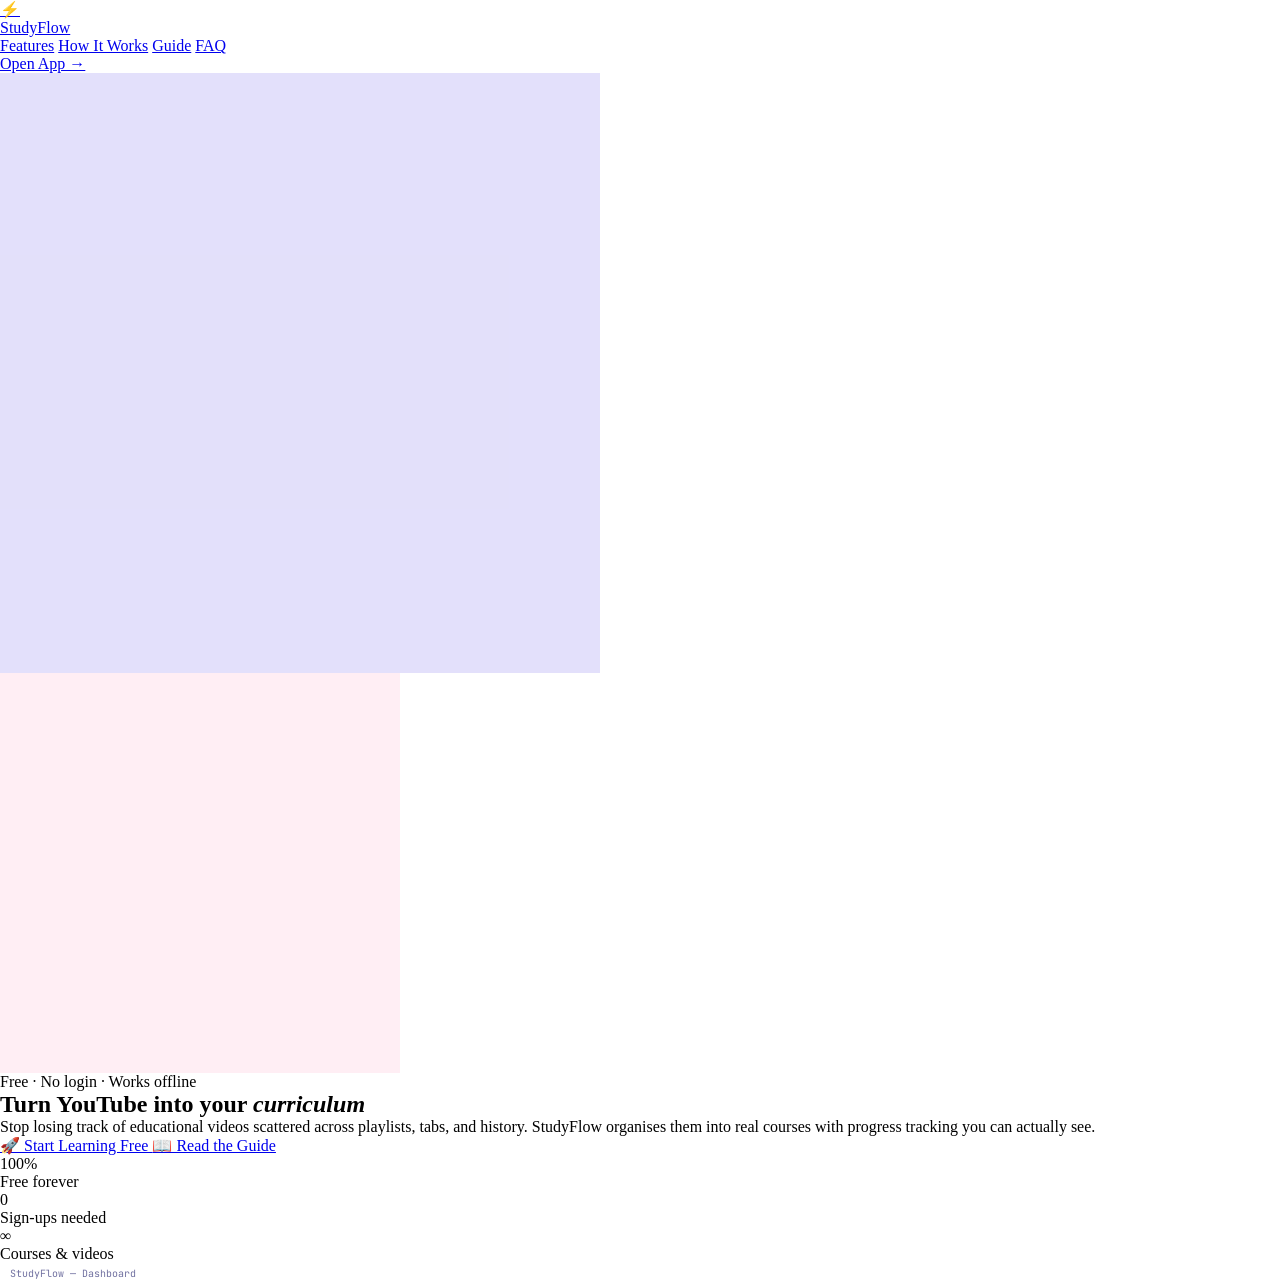
==== index.html @ a01129bc "Add initial HTML structure for StudyForge" ====
<!DOCTYPE html>
<html lang="en">
<head>
    <meta charset="UTF-8">
    <meta name="viewport" content="width=device-width, initial-scale=1.0">
    <title>StudyForge</title>
    <link href="https://fonts.googleapis.com/css2?family=Playfair+Display:ital,wght@0,700;0,900;1,700&family=Epilogue:wght@300;400;500;600&family=JetBrains+Mono:wght@400;500&display=swap" rel="stylesheet"/>
            <style>
*{box-sizing:border-box;margin:0;padding:0}
:root{
  --bg:#07070e;
  --bg2:#0d0d1a;
  --surface:#111120;
  --surface2:#181830;
  --border:#ffffff0f;
  --border2:#ffffff18;
  --accent:#6c5ce7;
  --accent2:#a29bfe;
  --rose:#fd79a8;
  --teal:#00cec9;
  --amber:#fdcb6e;
  --green:#55efc4;
  --text:#eeeef5;
  --muted:#7070a0;
  --subtle:#1e1e38;
  --mono:'JetBrains Mono',monospace;
}
html {
    scroll-behavior: smooth;
}

    </Style>
</head>
<body>
<!-- cursor -->
<div id="cursor"></div>
<div id="cursor-ring"></div>

<!-- NAV -->
<nav id="navbar">
  <div class="container">
    <div class="nav-inner">
      <a href="#" class="logo">
        <div class="logo-icon">⚡</div>
        <span class="logo-text">StudyFlow</span>
      </a>
      <div class="nav-links">
        <a href="#features">Features</a>
        <a href="#how-it-works">How It Works</a>
        <a href="#guide">Guide</a>
        <a href="#faq">FAQ</a>
      </div>
      <a href="youtube-study-tracker.html" class="btn-nav">
        Open App →
      </a>
    </div>
  </div>
</nav>

<!-- HERO -->
<section class="hero">
  <div class="orb" style="width:600px;height:600px;background:#6c5ce730;top:-200px;right:-200px;animation-duration:15s"></div>
  <div class="orb" style="width:400px;height:400px;background:#fd79a820;bottom:-100px;left:-100px;animation-duration:10s;animation-delay:-5s"></div>
  <div class="container">
    <div class="hero-grid">
      <!-- left -->
      <div>
        <div class="hero-eyebrow">
          <span class="eyebrow-dot"></span>
          Free · No login · Works offline
        </div>
        <h1>Turn YouTube into your <em>curriculum</em></h1>
        <p class="hero-sub">
          Stop losing track of educational videos scattered across playlists, tabs, and history. 
          StudyFlow organises them into real courses with progress tracking you can actually see.
        </p>
        <div class="hero-ctas">
          <a href="youtube-study-tracker.html" class="btn-primary">
            🚀 Start Learning Free
          </a>
          <a href="#guide" class="btn-secondary">
            📖 Read the Guide
          </a>
        </div>
        <div class="hero-stats">
          <div>
            <div class="hero-stat-val">100%</div>
            <div class="hero-stat-lbl">Free forever</div>
          </div>
          <div style="width:1px;background:var(--border)"></div>
          <div>
            <div class="hero-stat-val">0</div>
            <div class="hero-stat-lbl">Sign-ups needed</div>
          </div>
          <div style="width:1px;background:var(--border)"></div>
          <div>
            <div class="hero-stat-val">∞</div>
            <div class="hero-stat-lbl">Courses & videos</div>
          </div>
        </div>
      </div>
      <!-- right -->
       <div class="mock-window">
        <div class="mock-titlebar">
            <div class="mock-dot" style="background:#ff5f57"></div>
          <div class="mock-dot" style="background:#febc2e"></div>
          <div class="mock-dot" style="background:#28c840"></div>
   <span style="font-size:10px;color:var(--muted);margin-left:10px;font-family:var(--mono)">StudyFlow — Dashboard</span>
        </div>
        <div class="mock-body">
            <div class="mock-sidebar"></div>
        </div>
       </div>
</section>
</body>
</html>
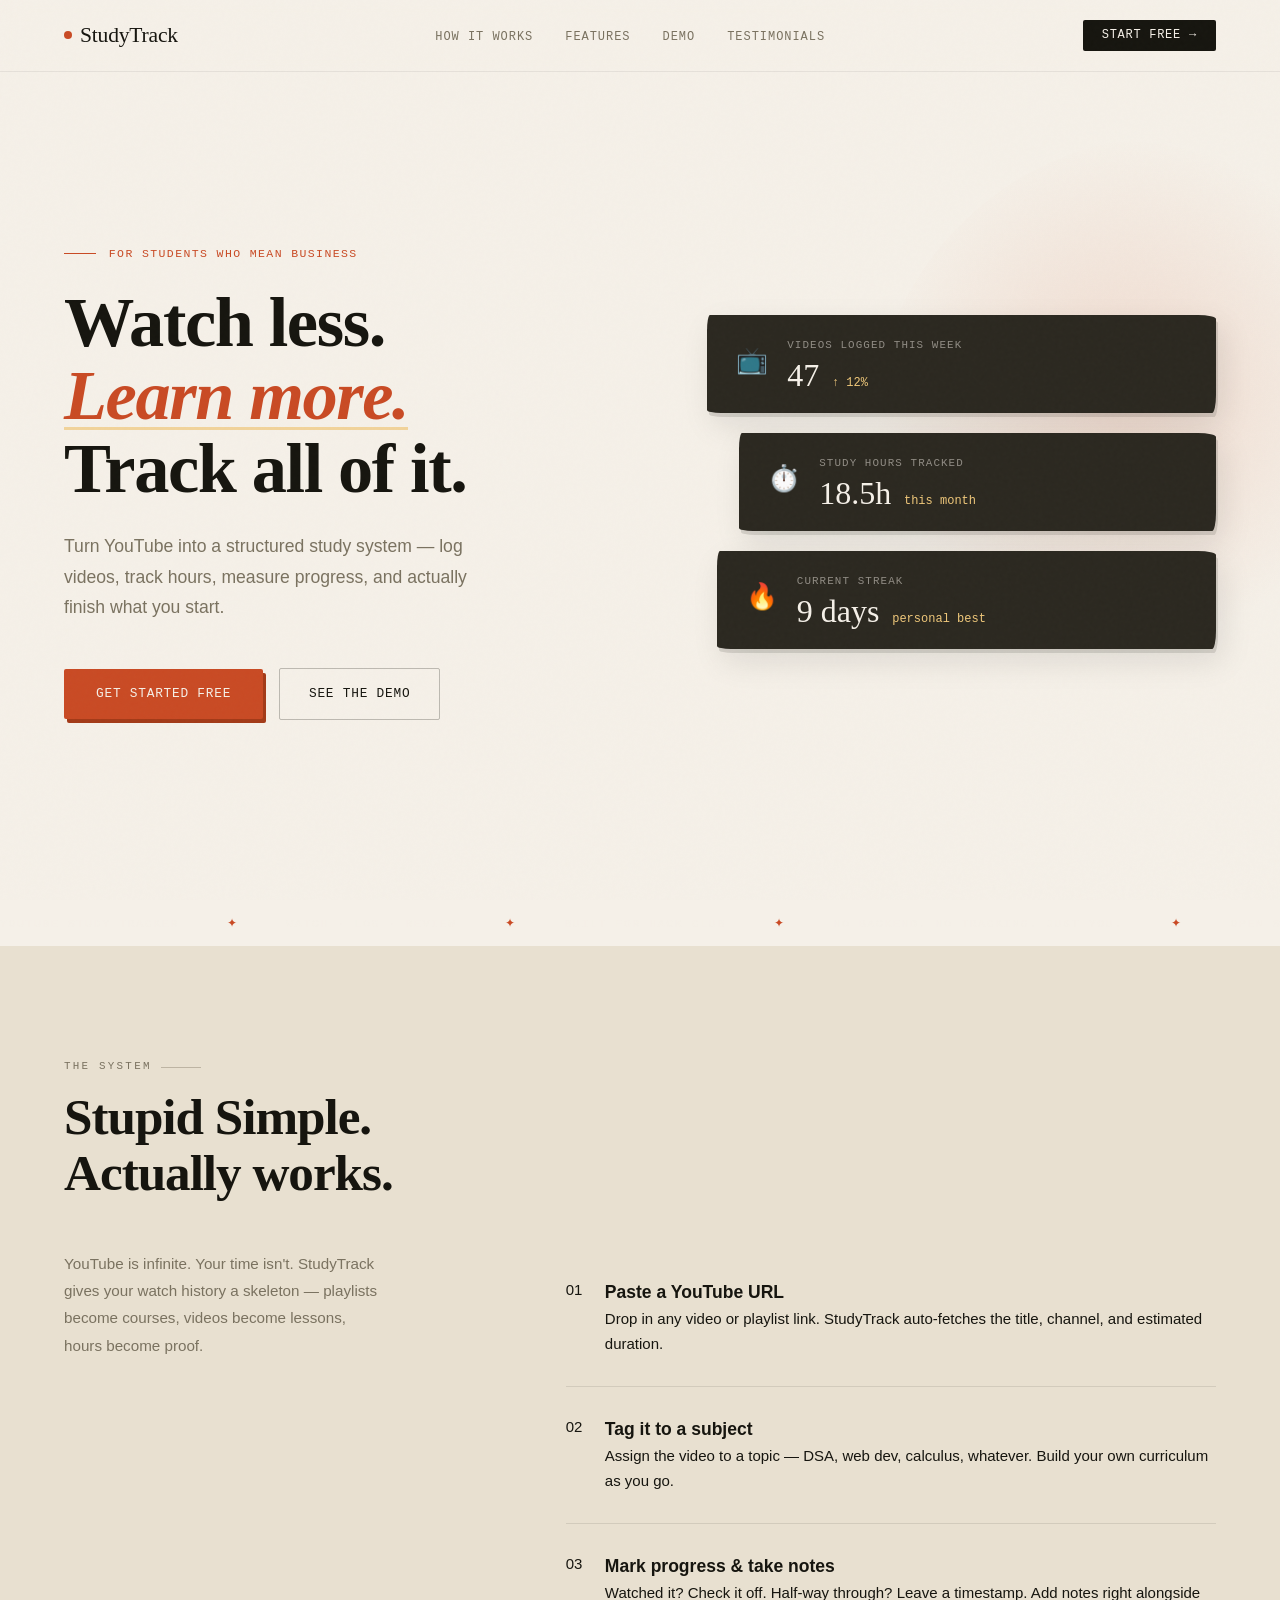
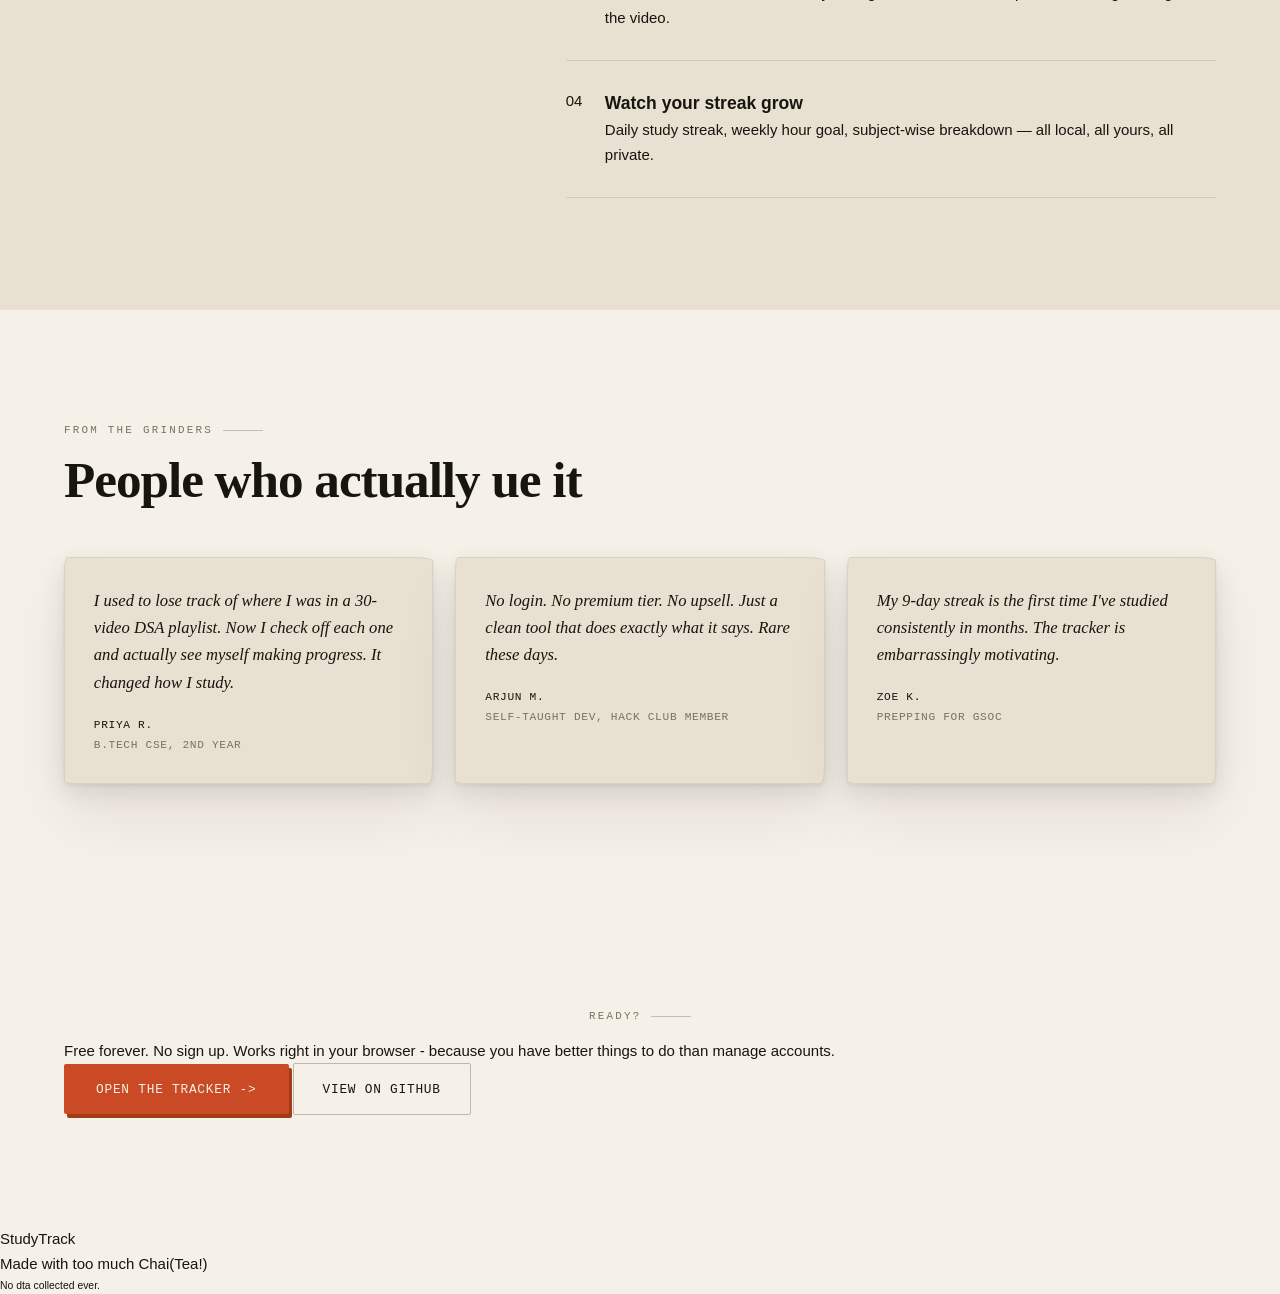
==== commit 43d34c3c: "Refactor index.html for StudyTrack branding and layout" ====
--- a/index.html
+++ b/index.html
@@ -1,116 +1,183 @@
+
 <!DOCTYPE html>
 <html lang="en">
 <head>
-    <meta charset="UTF-8">
-    <meta name="viewport" content="width=device-width, initial-scale=1.0">
-    <title>StudyForge</title>
-    <link href="https://fonts.googleapis.com/css2?family=Playfair+Display:ital,wght@0,700;0,900;1,700&family=Epilogue:wght@300;400;500;600&family=JetBrains+Mono:wght@400;500&display=swap" rel="stylesheet"/>
-            <style>
-*{box-sizing:border-box;margin:0;padding:0}
-:root{
-  --bg:#07070e;
-  --bg2:#0d0d1a;
-  --surface:#111120;
-  --surface2:#181830;
-  --border:#ffffff0f;
-  --border2:#ffffff18;
-  --accent:#6c5ce7;
-  --accent2:#a29bfe;
-  --rose:#fd79a8;
-  --teal:#00cec9;
-  --amber:#fdcb6e;
-  --green:#55efc4;
-  --text:#eeeef5;
-  --muted:#7070a0;
-  --subtle:#1e1e38;
-  --mono:'JetBrains Mono',monospace;
-}
-html {
-    scroll-behavior: smooth;
-}
-
-    </Style>
+<meta charset="UTF-8"/>
+<meta name="viewport" content="width=device-width,initial-scale=1.0"/>
+<title>StudyFlow — Turn YouTube Into a Curriculum</title>
+<link href="https://fonts.googleapis.com/css2?family=Playfair+Display:ital,wght@0,700;0,900;1,700&family=Epilogue:wght@300;400;500;600&family=JetBrains+Mono:wght@400;500&display=swap" rel="stylesheet"/>
+<link rel="stylesheet" href="style.css">
 </head>
 <body>
-<!-- cursor -->
-<div id="cursor"></div>
-<div id="cursor-ring"></div>
-
+ 
 <!-- NAV -->
-<nav id="navbar">
-  <div class="container">
-    <div class="nav-inner">
-      <a href="#" class="logo">
-        <div class="logo-icon">⚡</div>
-        <span class="logo-text">StudyFlow</span>
-      </a>
-      <div class="nav-links">
-        <a href="#features">Features</a>
-        <a href="#how-it-works">How It Works</a>
-        <a href="#guide">Guide</a>
-        <a href="#faq">FAQ</a>
-      </div>
-      <a href="youtube-study-tracker.html" class="btn-nav">
-        Open App →
-      </a>
-    </div>
-  </div>
+<nav>
+  <a class="nav-logo" href="#"><span class="dot"></span> StudyTrack</a>
+  <ul class="nav-links">
+    <li><a href="#how">How It Works</a></li>
+    <li><a href="#features">Features</a></li>
+    <li><a href="#demo">Demo</a></li>
+    <li><a href="#love">Testimonials</a></li>
+  </ul>
+  <button class="nav-cta">Start Free →</button>
 </nav>
 
 <!-- HERO -->
 <section class="hero">
-  <div class="orb" style="width:600px;height:600px;background:#6c5ce730;top:-200px;right:-200px;animation-duration:15s"></div>
-  <div class="orb" style="width:400px;height:400px;background:#fd79a820;bottom:-100px;left:-100px;animation-duration:10s;animation-delay:-5s"></div>
-  <div class="container">
-    <div class="hero-grid">
-      <!-- left -->
+  <div class="hero-text">
+    <p class="hero-eyebrow">For students who mean business</p>
+    <h1>Watch less.<br><em>Learn more.</em><br>Track all of it.</h1>
+    <p class="hero-sub">
+      Turn YouTube into a structured study system — log videos, track hours, measure progress, and actually finish what you start.
+    </p>
+    <div class="hero-actions">
+      <a href="#" class="btn-primary">Get Started Free</a>
+      <a href="#demo" class="btn-ghost">See the Demo</a>
+    </div>
+  </div>
+
+  <div class="hero-widget">
+    <div class="stat-card">
+      <div class="stat-icon">📺</div>
       <div>
-        <div class="hero-eyebrow">
-          <span class="eyebrow-dot"></span>
-          Free · No login · Works offline
-        </div>
-        <h1>Turn YouTube into your <em>curriculum</em></h1>
-        <p class="hero-sub">
-          Stop losing track of educational videos scattered across playlists, tabs, and history. 
-          StudyFlow organises them into real courses with progress tracking you can actually see.
-        </p>
-        <div class="hero-ctas">
-          <a href="youtube-study-tracker.html" class="btn-primary">
-            🚀 Start Learning Free
-          </a>
-          <a href="#guide" class="btn-secondary">
-            📖 Read the Guide
-          </a>
-        </div>
-        <div class="hero-stats">
-          <div>
-            <div class="hero-stat-val">100%</div>
-            <div class="hero-stat-lbl">Free forever</div>
-          </div>
-          <div style="width:1px;background:var(--border)"></div>
-          <div>
-            <div class="hero-stat-val">0</div>
-            <div class="hero-stat-lbl">Sign-ups needed</div>
-          </div>
-          <div style="width:1px;background:var(--border)"></div>
-          <div>
-            <div class="hero-stat-val">∞</div>
-            <div class="hero-stat-lbl">Courses & videos</div>
-          </div>
+        <div class="stat-label">Videos logged this week</div>
+        <div class="stat-val">47 <span>↑ 12%</span></div>
+      </div>
+    </div>
+    <div class="stat-card">
+      <div class="stat-icon">⏱️</div>
+      <div>
+        <div class="stat-label">Study hours tracked</div>
+        <div class="stat-val">18.5h <span>this month</span></div>
+      </div>
+    </div>
+    <div class="stat-card">
+      <div class="stat-icon">🔥</div>
+      <div>
+        <div class="stat-label">Current streak</div>
+        <div class="stat-val">9 days <span>personal best</span></div>
+      </div>
+    </div>
+  </div>
+</section>
+
+<!-- MARQUEE -->
+<div class="marquee-wrap">
+  <div class="marquee-track">
+    <span>YouTube Study Tracker</span>
+    <span class="accent">✦</span>
+    <span>Watch · Log · Review</span>
+    <span class="accent">✦</span>
+    <span>Built for Hack Club</span>
+    <span class="accent">✦</span>
+    <span>No backend. No tracking. Just you.</span>
+    <span class="accent">✦</span>
+    <span>Open Source</span>
+    <span class="accent">✦</span>
+    <span>GitHub Pages Ready</span>
+    <span class="accent">✦</span>
+    <span>YouTube Study Tracker</span>
+    <span class="accent">✦</span>
+    <span>Watch · Log · Review</span>
+    <span class="accent">✦</span>
+    <span>Built for Hack Club</span>
+    <span class="accent">✦</span>
+    <span>No backend. No tracking. Just you.</span>
+    <span class="accent">✦</span>
+    <span>Open Source</span>
+    <span class="accent">✦</span>
+    <span>GitHub Pages Ready</span>
+    <span class="accent">✦</span>
+  </div>
+</div>
+
+<!-- how work -->
+<section class="how" id="how">
+  <p class="section-label">The system</p>
+  <h2>Stupid Simple. <br>Actually works.</h2>
+  <div class="how-grid">
+    <div class="how-intro">
+      <p>
+         YouTube is infinite. Your time isn't. StudyTrack gives your watch history a skeleton — playlists become courses, videos become lessons, hours become proof.
+      </p>
+    </div>
+    <div class="steps">
+      <div class="step">
+        <div class="step-num">01</div>
+        <div class="step-body">
+          <h3>Paste a YouTube URL</h3>
+          <p>Drop in any video or playlist link. StudyTrack auto-fetches the title, channel, and estimated duration.
+          </p>
         </div>
       </div>
-      <!-- right -->
-       <div class="mock-window">
-        <div class="mock-titlebar">
-            <div class="mock-dot" style="background:#ff5f57"></div>
-          <div class="mock-dot" style="background:#febc2e"></div>
-          <div class="mock-dot" style="background:#28c840"></div>
-   <span style="font-size:10px;color:var(--muted);margin-left:10px;font-family:var(--mono)">StudyFlow — Dashboard</span>
+      <div class="step">
+        <div class="step-num">02</div>
+        <div class="step-body">
+          <h3>Tag it to a subject</h3>
+          <p>Assign the video to a topic — DSA, web dev, calculus, whatever. Build your own curriculum as you go.</p>
         </div>
-        <div class="mock-body">
-            <div class="mock-sidebar"></div>
+      </div>
+      <div class="step">
+        <div class="step-num">03</div>
+        <div class="step-body">
+          <h3>Mark progress & take notes</h3>
+          <p>Watched it? Check it off. Half-way through? Leave a timestamp. Add notes right alongside the video.</p>
         </div>
-       </div>
+      </div>
+      <div class="step">
+        <div class="step-num">04</div>
+        <div class="step-body">
+          <h3>Watch your streak grow</h3>
+          <p>Daily study streak, weekly hour goal, subject-wise breakdown — all local, all yours, all private.</p>
+        </div>
+      </div>
+    </div>
+  </div>
 </section>
+
+<!-- Testimonials -->
+<section class="testimonials" id="love">
+  <p class="section-label">From the grinders</p>
+  <h2>People who actually ue it</h2>
+  <div class="testi-grid">
+    <div class="testi-card">
+      <blockquote>
+        I used to lose track of where I was in a 30-video DSA playlist. Now I check off each one and actually see myself making progress. It changed how I study.
+      </blockquote>
+      <div class="testi-author"><strong>Priya R.</strong>B.Tech CSE, 2nd year</div>
+    </div>
+     <div class="testi-card">
+      <blockquote>No login. No premium tier. No upsell. Just a clean tool that does exactly what it says. Rare these days.</blockquote>
+      <div class="testi-author"><strong>Arjun M.</strong>Self-taught dev, Hack Club member</div>
+    </div>
+    <div class="testi-card">
+      <blockquote>My 9-day streak is the first time I've studied consistently in months. The tracker is embarrassingly motivating.</blockquote>
+      <div class="testi-author"><strong>Zoe K.</strong>Prepping for GSoC</div>
+    </div>
+  </div>
+</section>
+
+
+<!-- cta  -->
+ <section class="cta-section">
+  <p class="section-label" style="justify-content: center;">Ready?</p>
+  <p class="cta-sub">Free forever. No sign up. Works right in your browser - because you have better things to do than manage accounts.</p>
+  <div class="cta-actions">
+    <a href="" class="btn-primary"> OPen the Tracker -> </a>
+    <a href="https://github.com" class="btn-ghost">View on GitHub</a>
+  </div>
+ </section>
+
+ <!-- footer  -->
+  <footer>
+    <div class="footer-logo">StudyTrack</div>
+    <div class="footer-mono">
+      Made with too much Chai(Tea!)
+    </div>
+    <div class="footer-mono" style="font-size: .65rem;">
+      No dta collected ever.
+    </div>
+  </footer>
+  <script src="script.js"></script>
 </body>
 </html>
--- a/style.css
+++ b/style.css
@@ -0,0 +1,398 @@
+ :root {
+    --ink:      #16150f;
+    --paper:    #f5f0e8;
+    --rust:     #c94a24;
+    --rust-dim: #a33a18;
+    --fog:      #e8e0d0;
+    --muted:    #7a7260;
+    --charcoal: #2b2820;
+    --highlight:#f0c87a;
+
+    --r-blob:   60% 40% 30% 70% / 60% 30% 70% 40%;
+    --r-card:   3px 18px 4px 14px / 16px 4px 18px 3px;
+
+    --serif:    'DM Serif Display', Georgia, serif;
+    --mono:     'IBM Plex Mono', monospace;
+    --sans:     'Instrument Sans', sans-serif;
+
+    --shadow-soft:
+      0 2px 4px rgba(22,21,15,.06),
+      0 8px 24px rgba(22,21,15,.09),
+      0 32px 64px rgba(22,21,15,.07);
+    --shadow-card:
+      2px 4px 0px rgba(22,21,15,.12),
+      6px 12px 32px rgba(22,21,15,.10);
+  }
+
+  /* ── RESET ────────────────────────────────────────────────── */
+  *, *::before, *::after { box-sizing: border-box; margin: 0; padding: 0; }
+  html { scroll-behavior: smooth; }
+  body {
+    background: var(--paper);
+    color: var(--ink);
+    font-family: var(--sans);
+    font-size: clamp(15px, 1.1vw, 17px);
+    line-height: 1.65;
+    overflow-x: hidden;
+  }
+
+  /* ── GRAIN OVERLAY ───────────────────────────────────────── */
+  body::before {
+    content: '';
+    position: fixed; inset: 0;
+    background-image: url("data:image/svg+xml,%3Csvg viewBox='0 0 256 256' xmlns='http://www.w3.org/2000/svg'%3E%3Cfilter id='noise'%3E%3CfeTurbulence type='fractalNoise' baseFrequency='0.9' numOctaves='4' stitchTiles='stitch'/%3E%3C/filter%3E%3Crect width='100%25' height='100%25' filter='url(%23noise)' opacity='0.035'/%3E%3C/svg%3E");
+    pointer-events: none; z-index: 9999;
+    opacity: .55;
+  }
+
+  /* ── NAV ──────────────────────────────────────────────────── */
+  nav {
+    position: fixed; top: 0; left: 0; right: 0;
+    z-index: 100;
+    display: flex; align-items: center; justify-content: space-between;
+    padding: 1.1rem clamp(1.5rem, 5vw, 4rem);
+    background: rgba(245,240,232,.88);
+    backdrop-filter: blur(12px);
+    border-bottom: 1px solid rgba(22,21,15,.07);
+  }
+  .nav-logo {
+    font-family: var(--serif);
+    font-size: clamp(1.1rem, 2vw, 1.35rem);
+    letter-spacing: -.01em;
+    color: var(--ink);
+    text-decoration: none;
+    display: flex; align-items: center; gap: .5rem;
+  }
+  .nav-logo .dot {
+    width: 8px; height: 8px;
+    background: var(--rust);
+    border-radius: 50%;
+    display: inline-block;
+    animation: pulse 2.4s ease-in-out infinite;
+  }
+  @keyframes pulse {
+    0%,100% { transform: scale(1); opacity:1; }
+    50% { transform: scale(1.5); opacity:.7; }
+  }
+  .nav-links {
+    display: flex; gap: 2rem; list-style: none;
+  }
+  .nav-links a {
+    font-family: var(--mono);
+    font-size: .75rem;
+    letter-spacing: .08em;
+    text-transform: uppercase;
+    color: var(--muted);
+    text-decoration: none;
+    transition: color .2s;
+  }
+  .nav-links a:hover { color: var(--rust); }
+  .nav-cta {
+    font-family: var(--mono);
+    font-size: .75rem;
+    letter-spacing: .06em;
+    text-transform: uppercase;
+    background: var(--ink);
+    color: var(--paper);
+    border: none; cursor: pointer;
+    padding: .55rem 1.2rem;
+    border-radius: 2px;
+    transition: background .2s, transform .15s;
+  }
+  .nav-cta:hover { background: var(--rust); transform: translateY(-1px); }
+
+  /* ── HERO ─────────────────────────────────────────────────── */
+  .hero {
+    min-height: 100dvh;
+    padding: clamp(6rem,14vw,10rem) clamp(1.5rem, 5vw, 4rem) clamp(4rem,8vw,6rem);
+    display: grid;
+    grid-template-columns: 1fr 1fr;
+    gap: 2rem;
+    align-items: center;
+    position: relative;
+  }
+  .hero::after {
+    content: '';
+    position: absolute;
+    right: -8vw; top: 15%;
+    width: clamp(280px, 40vw, 560px);
+    aspect-ratio: 1;
+    background: radial-gradient(ellipse, rgba(201,74,36,.13) 0%, transparent 70%);
+    border-radius: var(--r-blob);
+    animation: morphBlob 12s ease-in-out infinite alternate;
+    pointer-events: none;
+  }
+  @keyframes morphBlob {
+    0%   { border-radius: 60% 40% 30% 70% / 60% 30% 70% 40%; }
+    33%  { border-radius: 40% 60% 70% 30% / 40% 70% 30% 60%; }
+    66%  { border-radius: 50% 50% 40% 60% / 30% 60% 40% 70%; }
+    100% { border-radius: 60% 40% 30% 70% / 60% 30% 70% 40%; }
+  }
+
+  .hero-text { position: relative; z-index: 2; }
+  .hero-eyebrow {
+    font-family: var(--mono);
+    font-size: .72rem;
+    letter-spacing: .12em;
+    text-transform: uppercase;
+    color: var(--rust);
+    margin-bottom: 1.4rem;
+    display: flex; align-items: center; gap: .8rem;
+  }
+  .hero-eyebrow::before {
+    content: '';
+    display: block; width: 32px; height: 1px;
+    background: var(--rust);
+  }
+
+  h1 {
+    font-family: var(--serif);
+    font-size: clamp(2.8rem, 5.5vw, 5.5rem);
+    line-height: 1.04;
+    letter-spacing: -.02em;
+    color: var(--ink);
+    margin-bottom: 1.6rem;
+  }
+  h1 em {
+    font-style: italic;
+    color: var(--rust);
+    position: relative;
+  }
+  h1 em::after {
+    content: '';
+    position: absolute;
+    left: 0; bottom: .05em;
+    width: 100%; height: 3px;
+    background: var(--highlight);
+    opacity: .7;
+  }
+
+  .hero-sub {
+    font-size: clamp(.9rem, 1.4vw, 1.1rem);
+    color: var(--muted);
+    max-width: 42ch;
+    margin-bottom: 2.8rem;
+    line-height: 1.75;
+  }
+
+  .hero-actions {
+    display: flex; gap: 1rem; flex-wrap: wrap; align-items: center;
+  }
+  .btn-primary {
+    font-family: var(--mono);
+    font-size: .8rem;
+    letter-spacing: .06em;
+    text-transform: uppercase;
+    background: var(--rust);
+    color: var(--paper);
+    border: none; cursor: pointer;
+    padding: .9rem 2rem;
+    border-radius: 2px;
+    box-shadow: 3px 4px 0 var(--rust-dim);
+    transition: transform .15s, box-shadow .15s;
+    text-decoration: none; display: inline-block;
+  }
+  .btn-primary:hover {
+    transform: translate(-2px,-2px);
+    box-shadow: 5px 6px 0 var(--rust-dim);
+  }
+  .btn-ghost {
+    font-family: var(--mono);
+    font-size: .8rem;
+    letter-spacing: .06em;
+    text-transform: uppercase;
+    background: transparent;
+    color: var(--ink);
+    border: 1.5px solid rgba(22,21,15,.25);
+    cursor: pointer;
+    padding: .9rem 1.8rem;
+    border-radius: 2px;
+    transition: border-color .2s, color .2s;
+    text-decoration: none; display: inline-block;
+  }
+  .btn-ghost:hover { border-color: var(--rust); color: var(--rust); }
+
+  /* ── HERO STATS WIDGET ──────────────────────────────────── */
+  .hero-widget {
+    position: relative; z-index: 2;
+    display: flex; flex-direction: column; gap: 1.2rem;
+    padding-left: 4vw;
+  }
+  .stat-card {
+    background: var(--charcoal);
+    color: var(--paper);
+    padding: 1.4rem 1.8rem;
+    border-radius: var(--r-card);
+    box-shadow: var(--shadow-card);
+    display: flex; gap: 1.2rem; align-items: flex-start;
+    transition: transform .25s;
+    animation: slideIn .6s ease both;
+  }
+  .stat-card:nth-child(1) { animation-delay: .1s; margin-left: 0; }
+  .stat-card:nth-child(2) { animation-delay: .22s; margin-left: 2rem; }
+  .stat-card:nth-child(3) { animation-delay: .34s; margin-left: .6rem; }
+  @keyframes slideIn {
+    from { opacity: 0; transform: translateY(18px); }
+    to   { opacity: 1; transform: translateY(0); }
+  }
+  .stat-card:hover { transform: translateY(-3px) rotate(.3deg); }
+  .stat-icon {
+    font-size: 1.6rem; flex-shrink: 0;
+    margin-top: .1rem;
+  }
+  .stat-label {
+    font-family: var(--mono);
+    font-size: .68rem;
+    letter-spacing: .1em;
+    text-transform: uppercase;
+    color: rgba(245,240,232,.5);
+    margin-bottom: .25rem;
+  }
+  .stat-val {
+    font-family: var(--serif);
+    font-size: clamp(1.4rem, 2.5vw, 2rem);
+    line-height: 1;
+  }
+  .stat-val span {
+    font-family: var(--mono);
+    font-size: .75rem;
+    color: var(--highlight);
+    margin-left: .3rem;
+  }
+
+  /* MARQUEE */
+  .marquee-wrap{
+    background: var(ink);
+    padding: .85rem 0;
+    overflow: hidden;
+    position: relative;
+  }
+  .marquee-track{
+    display: flex;
+    gap:3rem;
+    white-space: nowrap;
+    animation: marquee 22s linear infinite;
+  }
+  .marquee-track span{
+    font-family: var(--mono);
+    font-size: .72rem;
+    letter-spacing: .1rem;
+    text-transform: uppercase;
+    color: rgba(245,240,232, .5);
+    flex-shrink: 0;
+  }
+  .marquee-track .accent{
+    color: var(--rust);
+  }
+  @keyframes marquee {
+    from { transform: translateX(0); }
+    to { transform: translateX(-50%); }
+  }
+
+  /* section shell  */
+  section{
+    padding: clamp(4rem, 10vw, 7rem) clamp(1.5rem, 5vw, 4rem);
+  }
+  .section-label{
+    font-family: var(--mono);
+    font-size: .68rem;
+    letter-spacing: .14rem;
+    text-transform: uppercase;
+    color: var(--muted);
+    margin-bottom: .8rem;
+    display: flex; align-items: center; gap: .6rem;
+  }
+.section-label::after {
+    content: '';
+    display: block; height: 1px; width: 40px;
+    background: currentColor;
+    opacity: .4;
+}
+h2{
+    font-family: var(--serif);
+    font-size: clamp(2rem, 4vw, 3.6rem);
+    line-height: 1.1;
+    letter-spacing: -.02em;
+    margin-bottom: 1.5rem;
+    color: var(--ink);
+}
+
+/* how it works  */
+
+.how{
+    background: var(--fog);
+}
+    .how-grid{
+        display: grid;
+        align-items: start;
+        margin-top: 3rem;
+        gap: clamp(2rem, 5vw, 5rem);
+        grid-template-columns: 38% 1fr;
+    }
+.how-intro p{
+    color: var(--muted);
+    max-width: 38ch;
+    font-size: .95rem;
+    line-height: 1.8;
+}
+.steps {
+    display: flex; flex-direction: column; gap: 0;
+}
+.step{
+    display: flex;
+    gap: 1.4rem;
+    padding: 1.8rem 0;
+    border-bottom: 1px solid rgba(22,21,15,.1);
+    position: relative;
+    transition: padding-left .3s;
+}
+
+/* testimonials  */
+
+.testimonials{
+  background: var();
+}
+.testi-grid{
+  display: grid;
+  grid-template-columns: repeat(3, 1fr);
+  gap: 1.4rem;
+  margin-top: 3rem;
+}
+.testi-card{
+ background: var(--fog);
+ padding: 1.8rem;
+ border-radius: var(--r-card);
+ box-shadow: var(--shadow-soft);
+ border: 1px solid rgba(22,21,15,.07);
+ position: relative;
+}
+.testi-author strong{
+
+  display: block; color: var(--ink); font-weight: 500; margin-bottom: .1rem;
+}
+.testi-author {
+  font-size: .7rem;
+  letter-spacing: .06em;
+  color: var(--muted);
+  text-transform: uppercase;
+  font-family: var(--mono);
+}
+ 
+  .testi-author strong {
+    display: block;
+    color: var(--ink);
+    font-weight: 500;
+    margin-bottom: .1rem;
+  }
+.testi-card:nth-child(2) { transform: translateY(1.2rem); }
+  .testi-card blockquote {
+    font-family: var(--serif);
+    font-size: clamp(.95rem, 1.3vw, 1.1rem);
+    line-height: 1.65;
+    color: var(--ink);
+    font-style: italic;
+    margin-bottom: 1.2rem;
+  }
+
+  /* cta  */
+  
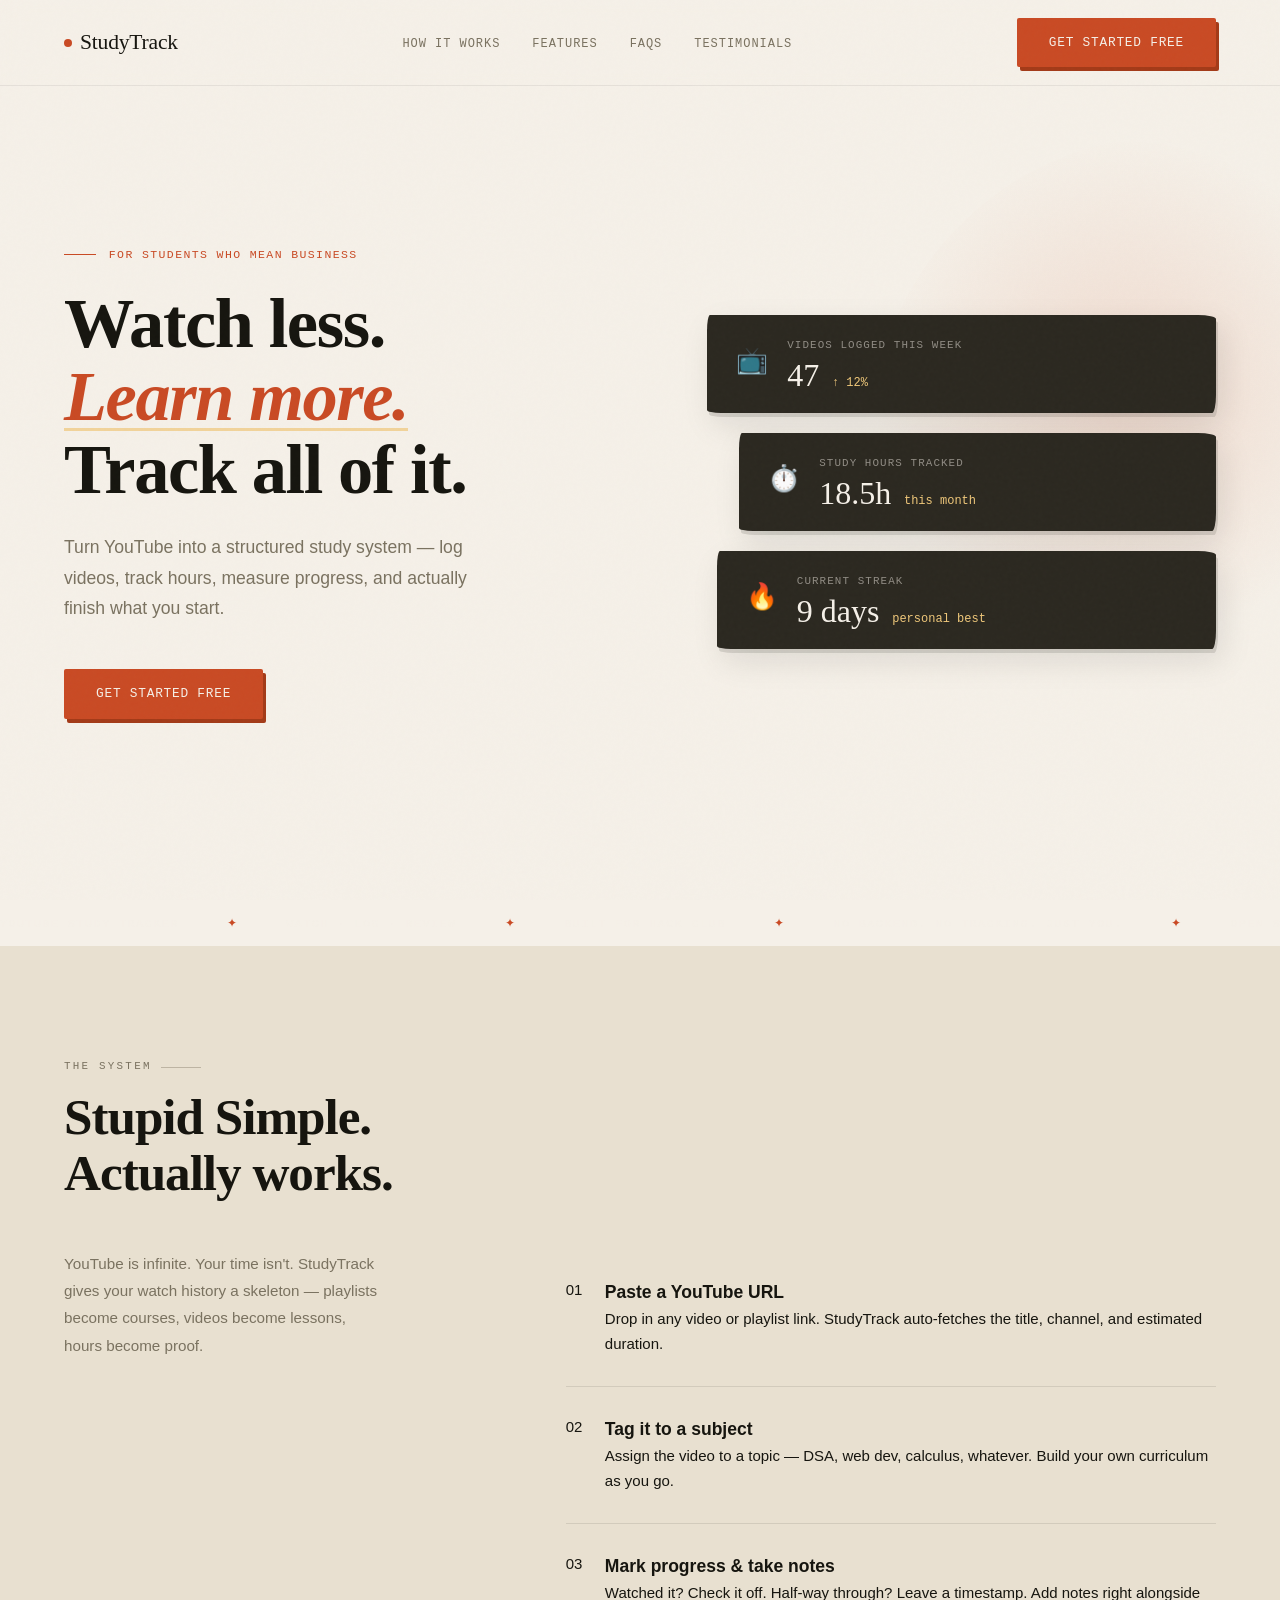
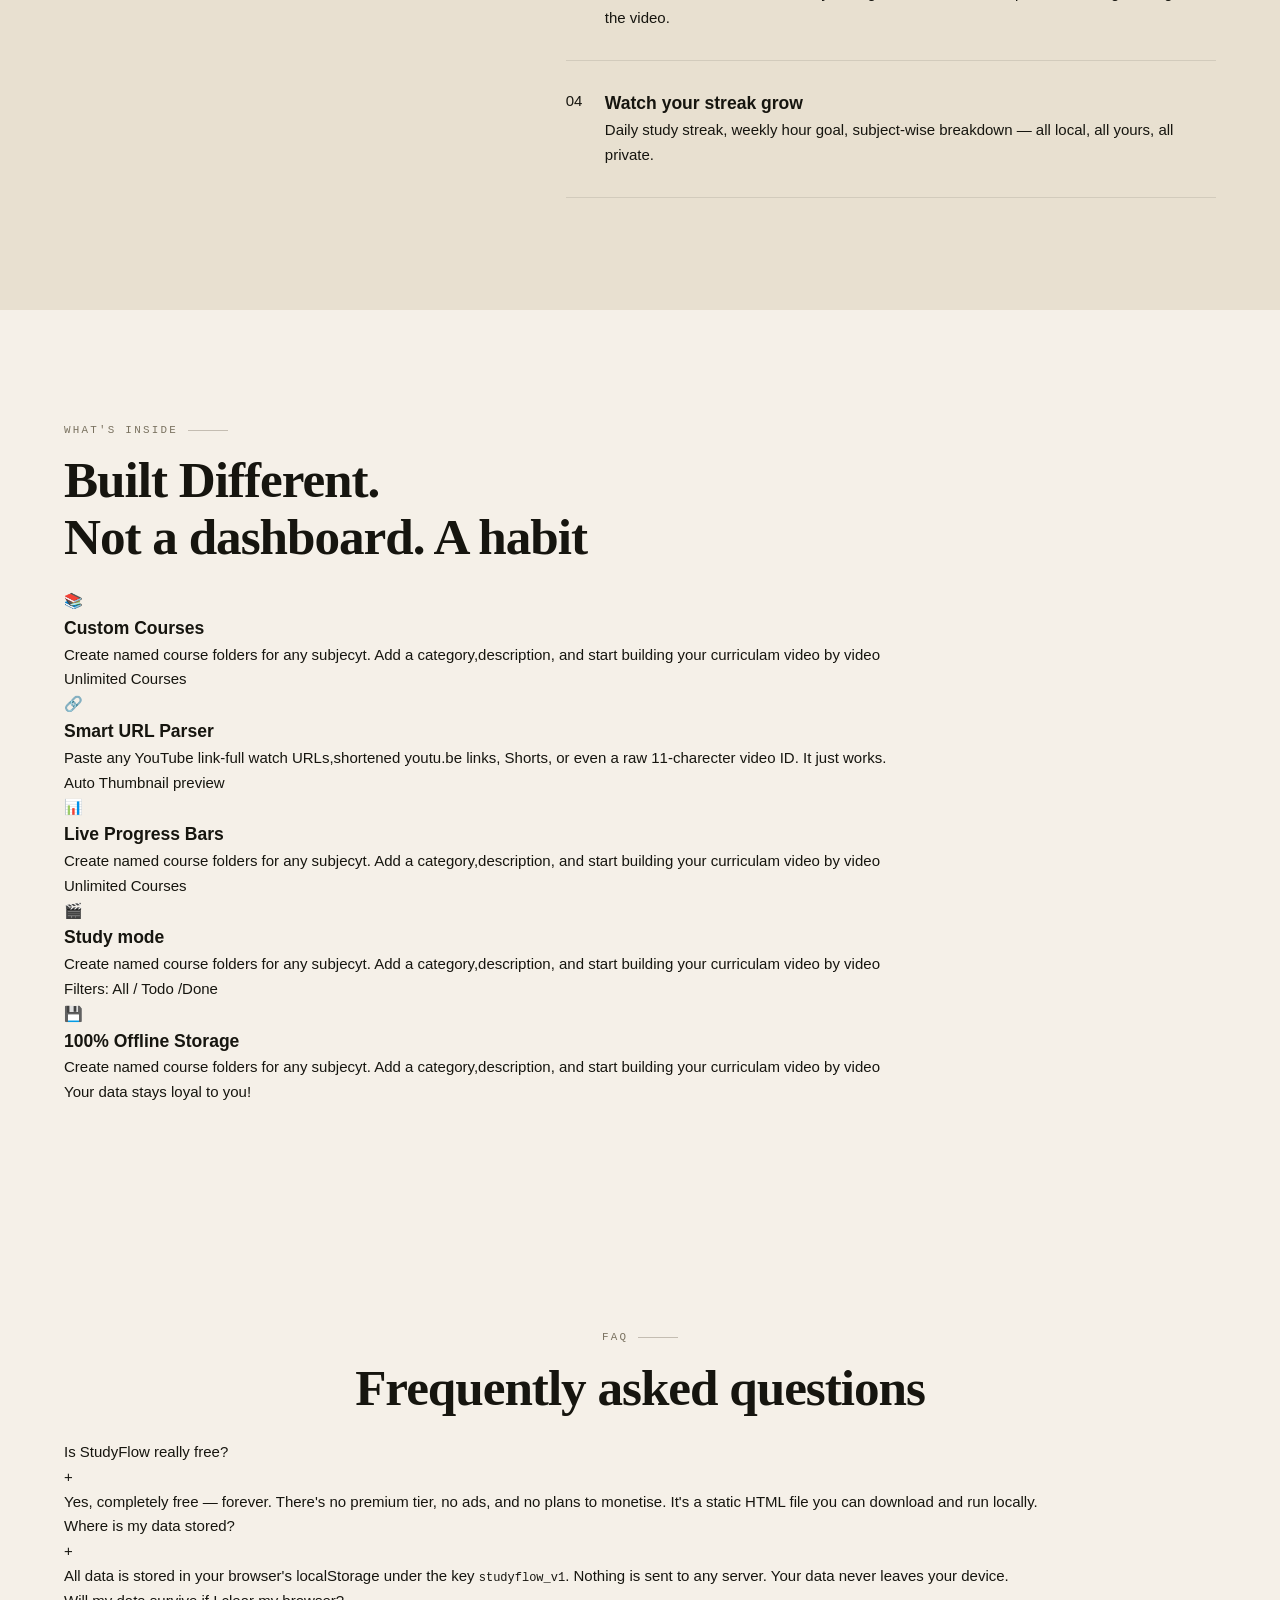
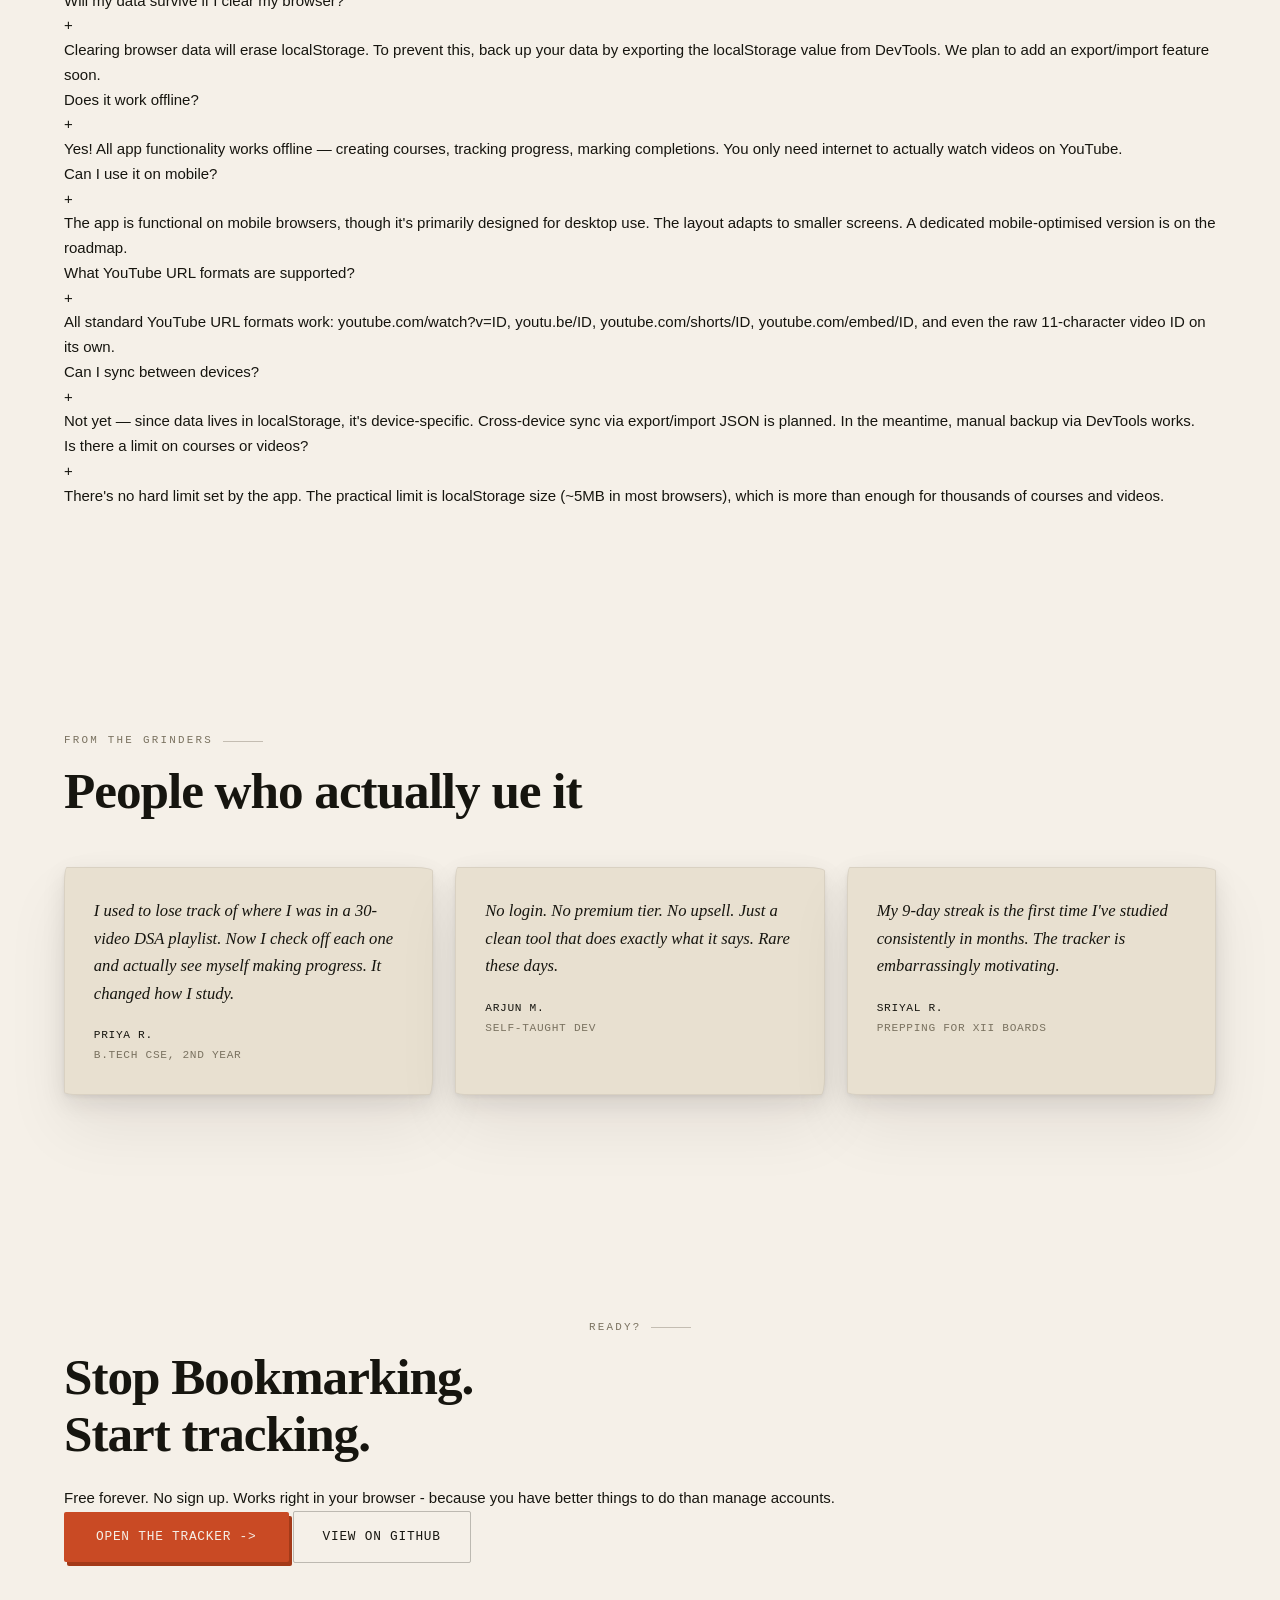
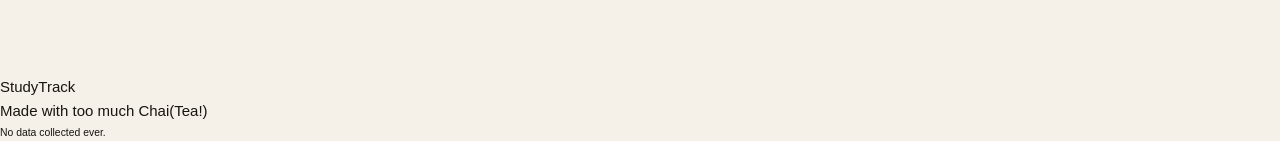
==== commit a32292b3: "Rename StudyFlow to StudyTrack and update links" ====
--- a/index.html
+++ b/index.html
@@ -1,10 +1,10 @@
-
+ 
 <!DOCTYPE html>
 <html lang="en">
 <head>
 <meta charset="UTF-8"/>
 <meta name="viewport" content="width=device-width,initial-scale=1.0"/>
-<title>StudyFlow — Turn YouTube Into a Curriculum</title>
+<title>StudyTrack — Turn YouTube Into a Curriculum</title>
 <link href="https://fonts.googleapis.com/css2?family=Playfair+Display:ital,wght@0,700;0,900;1,700&family=Epilogue:wght@300;400;500;600&family=JetBrains+Mono:wght@400;500&display=swap" rel="stylesheet"/>
 <link rel="stylesheet" href="style.css">
 </head>
@@ -16,10 +16,11 @@
   <ul class="nav-links">
     <li><a href="#how">How It Works</a></li>
     <li><a href="#features">Features</a></li>
-    <li><a href="#demo">Demo</a></li>
+    <li><a href="#faq">FAQs</a></li>
     <li><a href="#love">Testimonials</a></li>
   </ul>
-  <button class="nav-cta">Start Free →</button>
+  <!-- <button class="nav-cta" href="youtube-study-tracker.html">Start Free →</button> -->
+        <a href="youtube-study-tracker.html" class="btn-primary">Get Started Free</a>
 </nav>
 
 <!-- HERO -->
@@ -31,8 +32,8 @@
       Turn YouTube into a structured study system — log videos, track hours, measure progress, and actually finish what you start.
     </p>
     <div class="hero-actions">
-      <a href="#" class="btn-primary">Get Started Free</a>
-      <a href="#demo" class="btn-ghost">See the Demo</a>
+      <a href="youtube-study-tracker.html" class="btn-primary">Get Started Free</a>
+      <!-- <a href="#demo" class="btn-ghost">See the Demo</a> -->
     </div>
   </div>
 
@@ -130,6 +131,98 @@
           <h3>Watch your streak grow</h3>
           <p>Daily study streak, weekly hour goal, subject-wise breakdown — all local, all yours, all private.</p>
         </div>
+      </div>
+    </div>
+  </div>
+</section>
+
+
+
+<!-- Features -->
+<section id="features">
+  <p class="section-label">What's inside</p>
+  <h2>Built Different. <br>Not a dashboard. A habit</h2>
+
+  <div class="features-grid">
+    <div class="feat-card">
+      <span class="feat-emogi">📚</span>
+      <h3>Custom Courses</h3>
+      <p>Create named course folders for any subjecyt. Add a category,description, and start building your curriculam video by video</p>
+      <span class="feat-tag">Unlimited Courses</span>
+    </div>
+       <div class="feat-card">
+      <span class="feat-emogi">🔗</span>
+      <h3>Smart URL Parser</h3>
+      <p> Paste any YouTube link-full watch URLs,shortened youtu.be links, Shorts, or even a raw 11-charecter video ID. It just works.</p>
+      <span class="feat-tag">Auto Thumbnail preview</span>
+    </div>
+       <div class="feat-card">
+      <span class="feat-emogi">📊</span>
+      <h3>Live Progress Bars</h3>
+      <p>Create named course folders for any subjecyt. Add a category,description, and start building your curriculam video by video</p>
+      <span class="feat-tag">Unlimited Courses</span>
+    </div>
+       <div class="feat-card">
+      <span class="feat-emogi">🎬</span>
+      <h3>Study mode</h3>
+      <p>Create named course folders for any subjecyt. Add a category,description, and start building your curriculam video by video</p>
+      <span class="feat-tag">Filters: All / Todo /Done</span>
+    </div>
+       <!-- <div class="feat-card">
+      <span class="feat-emogi">🔍</span>
+      <h3>Filter & Search</h3>
+      <p>Create named course folders for any subjecyt. Add a category,description, and start building your curriculam video by video</p>
+      <span class="feat-tag">8 categories</span>
+    </div> -->
+     <div class="feat-card">
+      <span class="feat-emogi">💾</span>
+      <h3>100% Offline Storage</h3>
+      <p>Create named course folders for any subjecyt. Add a category,description, and start building your curriculam video by video</p>
+      <span class="feat-tag">Your data stays loyal to you!</span>
+    </div>
+  </div>
+</section>
+
+
+<!-- FAQ -->
+<section class="faq-section" id="faq">
+  <div class="container">
+    <div style="text-align:center;margin-bottom:0">
+      <div class="section-label reveal" style="justify-content:center">FAQ</div>
+      <h2 class="section-h reveal">Frequently asked questions</h2>
+    </div>
+    <div class="faq-grid">
+      <div class="faq-item" onclick="this.classList.toggle('open')">
+        <div class="faq-q">Is StudyFlow really free?<div class="faq-toggle">+</div></div>
+        <div class="faq-a">Yes, completely free — forever. There's no premium tier, no ads, and no plans to monetise. It's a static HTML file you can download and run locally.</div>
+      </div>
+      <div class="faq-item" onclick="this.classList.toggle('open')">
+        <div class="faq-q">Where is my data stored?<div class="faq-toggle">+</div></div>
+        <div class="faq-a">All data is stored in your browser's localStorage under the key <code style="font-family:var(--mono);font-size:12px">studyflow_v1</code>. Nothing is sent to any server. Your data never leaves your device.</div>
+      </div>
+      <div class="faq-item" onclick="this.classList.toggle('open')">
+        <div class="faq-q">Will my data survive if I clear my browser?<div class="faq-toggle">+</div></div>
+        <div class="faq-a">Clearing browser data will erase localStorage. To prevent this, back up your data by exporting the localStorage value from DevTools. We plan to add an export/import feature soon.</div>
+      </div>
+      <div class="faq-item" onclick="this.classList.toggle('open')">
+        <div class="faq-q">Does it work offline?<div class="faq-toggle">+</div></div>
+        <div class="faq-a">Yes! All app functionality works offline — creating courses, tracking progress, marking completions. You only need internet to actually watch videos on YouTube.</div>
+      </div>
+      <div class="faq-item" onclick="this.classList.toggle('open')">
+        <div class="faq-q">Can I use it on mobile?<div class="faq-toggle">+</div></div>
+        <div class="faq-a">The app is functional on mobile browsers, though it's primarily designed for desktop use. The layout adapts to smaller screens. A dedicated mobile-optimised version is on the roadmap.</div>
+      </div>
+      <div class="faq-item" onclick="this.classList.toggle('open')">
+        <div class="faq-q">What YouTube URL formats are supported?<div class="faq-toggle">+</div></div>
+        <div class="faq-a">All standard YouTube URL formats work: youtube.com/watch?v=ID, youtu.be/ID, youtube.com/shorts/ID, youtube.com/embed/ID, and even the raw 11-character video ID on its own.</div>
+      </div>
+      <div class="faq-item" onclick="this.classList.toggle('open')">
+        <div class="faq-q">Can I sync between devices?<div class="faq-toggle">+</div></div>
+        <div class="faq-a">Not yet — since data lives in localStorage, it's device-specific. Cross-device sync via export/import JSON is planned. In the meantime, manual backup via DevTools works.</div>
+      </div>
+      <div class="faq-item" onclick="this.classList.toggle('open')">
+        <div class="faq-q">Is there a limit on courses or videos?<div class="faq-toggle">+</div></div>
+        <div class="faq-a">There's no hard limit set by the app. The practical limit is localStorage size (~5MB in most browsers), which is more than enough for thousands of courses and videos.</div>
       </div>
     </div>
   </div>
@@ -148,11 +241,11 @@
     </div>
      <div class="testi-card">
       <blockquote>No login. No premium tier. No upsell. Just a clean tool that does exactly what it says. Rare these days.</blockquote>
-      <div class="testi-author"><strong>Arjun M.</strong>Self-taught dev, Hack Club member</div>
+      <div class="testi-author"><strong>Arjun M.</strong>Self-taught dev </div>
     </div>
     <div class="testi-card">
       <blockquote>My 9-day streak is the first time I've studied consistently in months. The tracker is embarrassingly motivating.</blockquote>
-      <div class="testi-author"><strong>Zoe K.</strong>Prepping for GSoC</div>
+      <div class="testi-author"><strong>Sriyal R.</strong>Prepping for xii Boards</div>
     </div>
   </div>
 </section>
@@ -161,21 +254,22 @@
 <!-- cta  -->
  <section class="cta-section">
   <p class="section-label" style="justify-content: center;">Ready?</p>
+  <h2>Stop Bookmarking. <br> Start tracking.</h2>
   <p class="cta-sub">Free forever. No sign up. Works right in your browser - because you have better things to do than manage accounts.</p>
   <div class="cta-actions">
-    <a href="" class="btn-primary"> OPen the Tracker -> </a>
-    <a href="https://github.com" class="btn-ghost">View on GitHub</a>
+    <a href="youtube-study-tracker.html" class="btn-primary"> Open the Tracker -> </a>
+    <a href="https://github.com/Soujanya-webdev/Study-tracker" class="btn-ghost">View on GitHub</a>
   </div>
  </section>
 
  <!-- footer  -->
   <footer>
-    <div class="footer-logo">StudyTrack</div>
+    <div class="footer-logo" href="index.html" >StudyTrack</div>
     <div class="footer-mono">
       Made with too much Chai(Tea!)
     </div>
     <div class="footer-mono" style="font-size: .65rem;">
-      No dta collected ever.
+      No data collected ever.
     </div>
   </footer>
   <script src="script.js"></script>
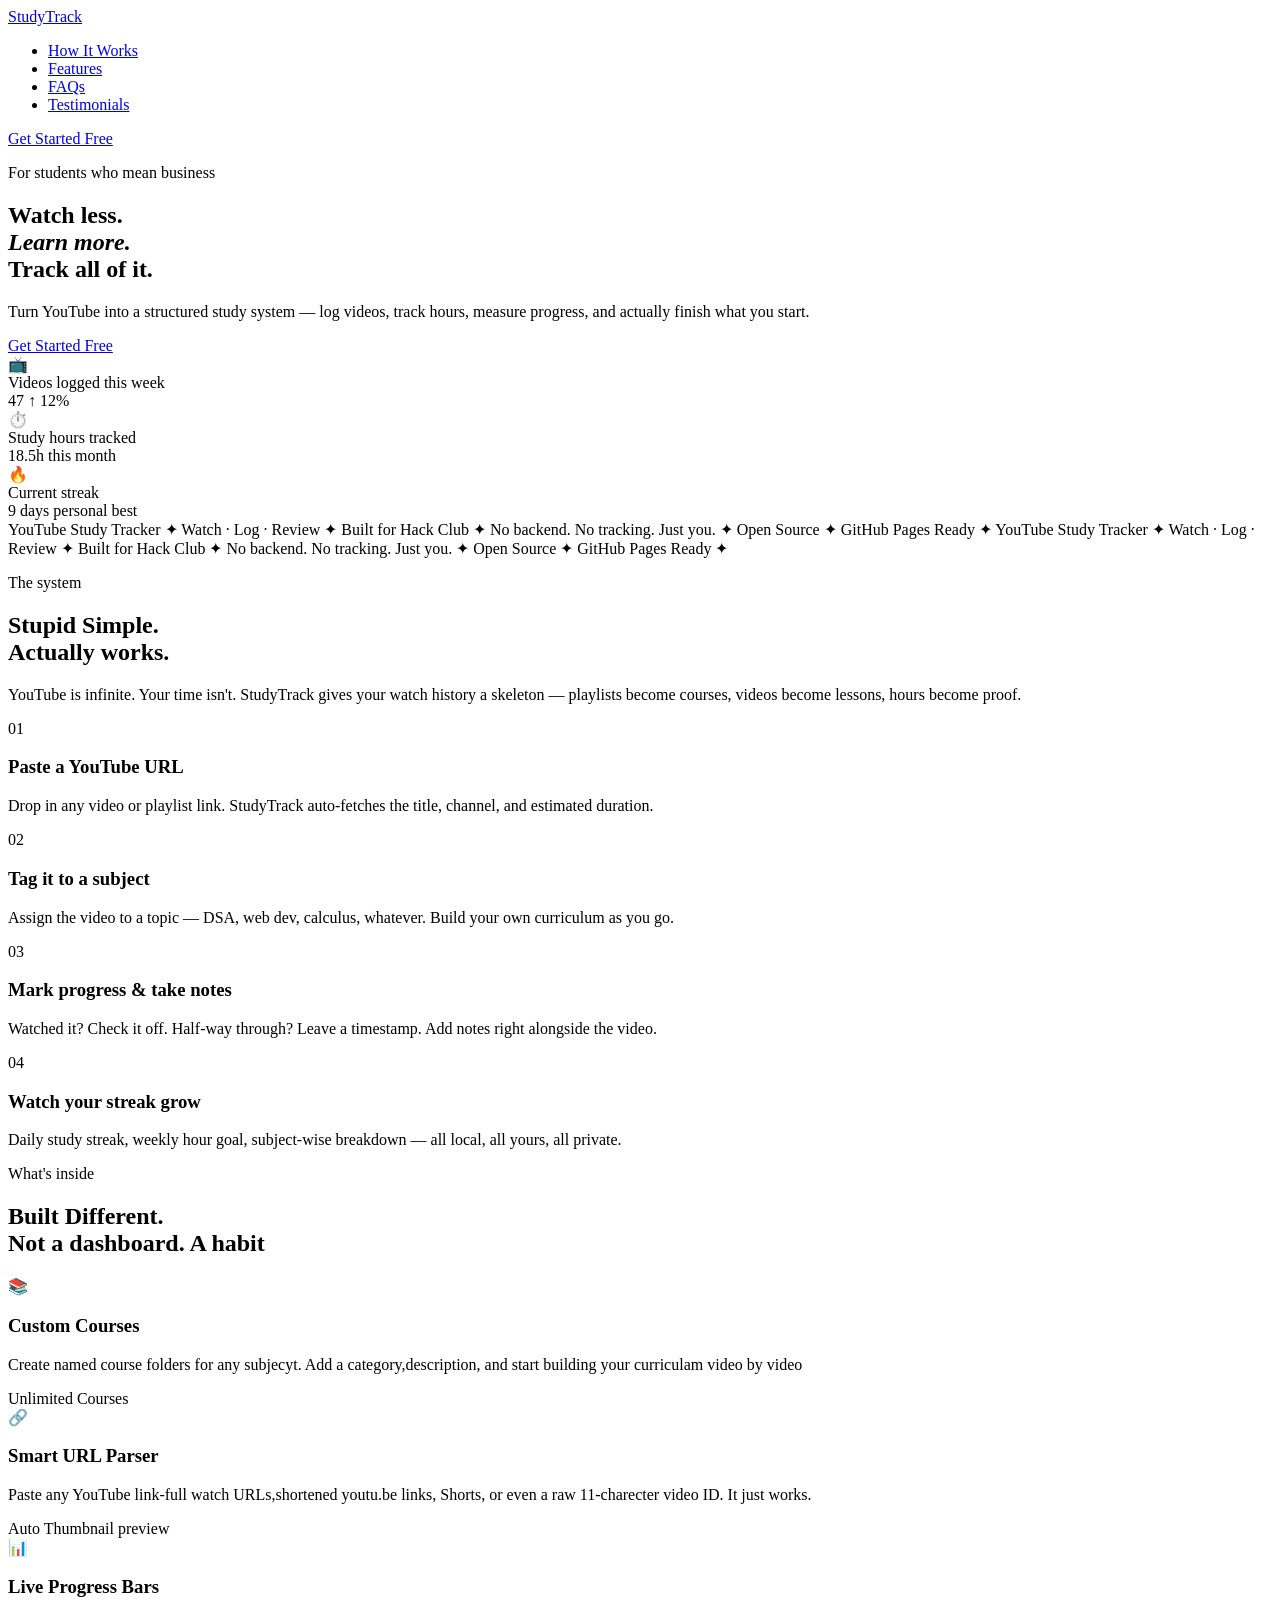
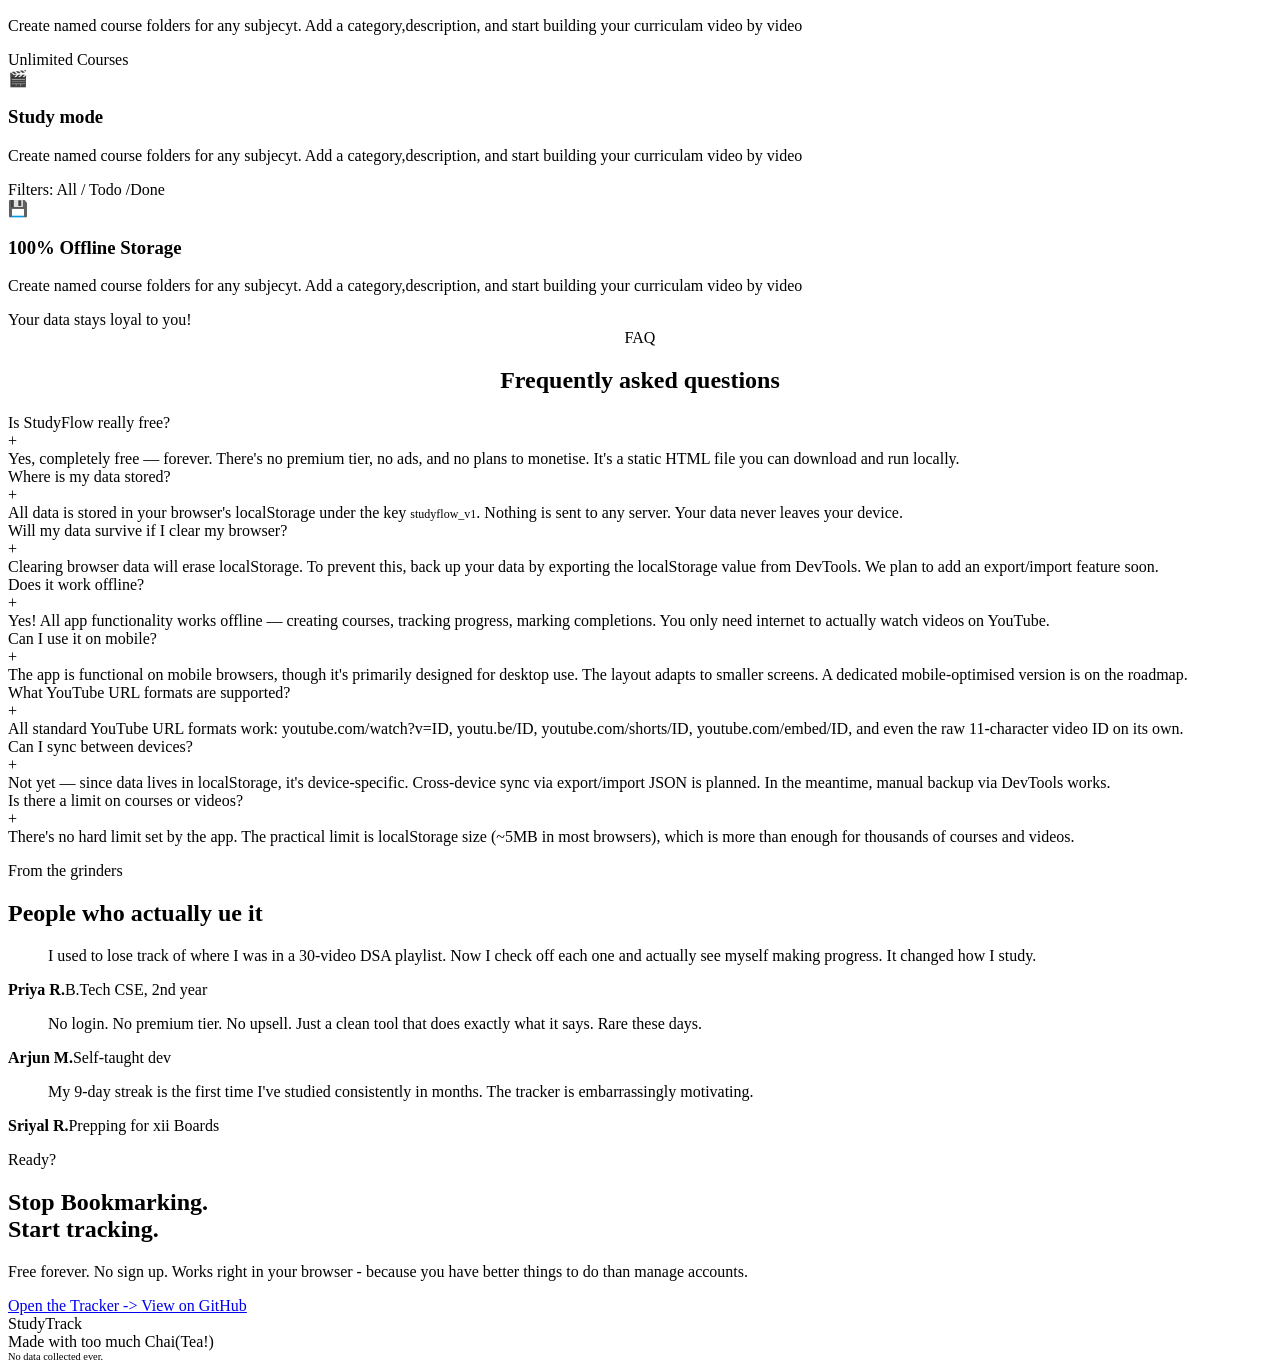
==== commit 3569c97b: "Add initial index.html for StudyTrack project" ====
--- a/index.html
+++ b/index.html
@@ -1,4 +1,4 @@
- 
+
 <!DOCTYPE html>
 <html lang="en">
 <head>
